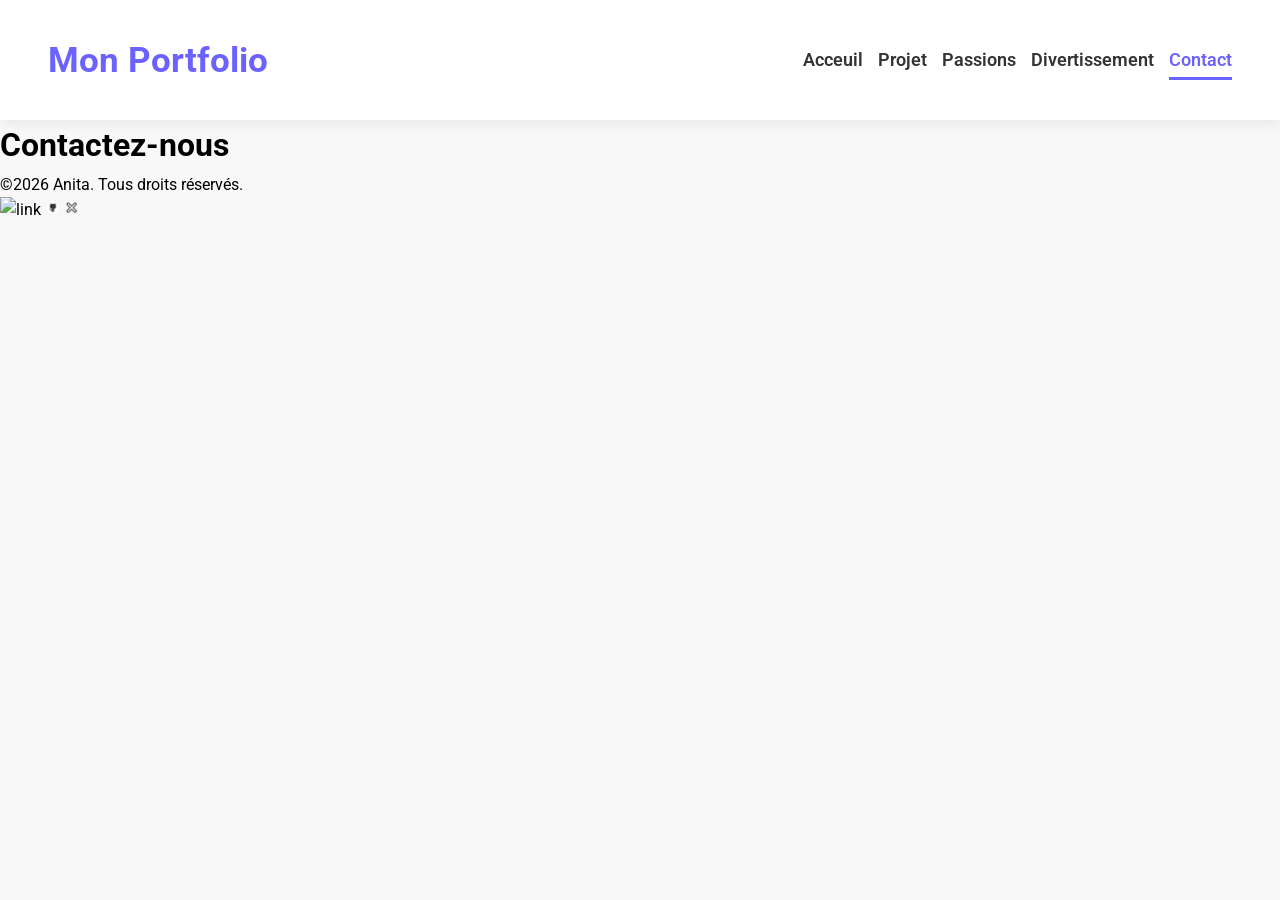
==== contact.html @ a5ab2871 "stylisation du header" ====
<!DOCTYPE html>
<html lang="en">
<head>
    <meta charset="UTF-8">
    <meta name="viewport" content="width=device-width, initial-scale=1.0">
    <title>Mon Portfolio</title>
    <link rel="stylesheet" href="CSS/style.css">
    <link rel="preconnect" href="https://fonts.googleapis.com">
<link rel="preconnect" href="https://fonts.gstatic.com" crossorigin>
<link href="https://fonts.googleapis.com/css2?family=Roboto:ital,wght@0,100..900;1,100..900&display=swap" rel="stylesheet">
<body>
    <header>
        <div>
            <a href="">Mon Portfolio</a>
        </div>
        <nav>
            <ul>
                <li><a href="index.html" >Acceuil</a></li>
                <li><a href="projets.html">Projet</a></li>
                <li><a href="passions.html">Passions</a></li>
                <li><a href="divertissement.html">Divertissement</a></li>
                <li><a href="contact.html"class="active">Contact</a></li>
            </ul>
        </nav>
    </header>
   <main>
      <h1>Contactez-nous</h1>
   </main>
    <footer>
        <section>
            <div>
                <p>&copy;2026 Anita. Tous droits réservés.</p>
                <img src="image/link.png" alt="link" width="15">
                <img src="image/git.png" alt="git" width="15">
                <img src="image/twitt.png" alt="twitt" width="15">
            </div>
        </section>
    </footer>
</body>
</html>
---- CSS/style.css ----
:root {
    --violet-doux:#6c63ff;
    --violet-fonce:#534EDD;
    --orange-vif:#FFA726;
    --gris-tres-fonce:#333;
    --gris-fonce:#666;
    --gris-tres-clair:#F8F8F8;
    --gris-clair:#EEE;
}

* {
    margin: 0;
    padding: 0;
    box-sizing: border-box;

}
body {
    background-color: var(--gris-tres-clair);
    font-family: Roboto,sans-serif;
    line-height: 1.6;
}
header {
    background-color: white;
    box-shadow: 2px  6px 10px rgba(0,0,0,0.05);
    position: sticky;
    top: 0;
    z-index: 100;
    display: flex;
    justify-content: space-between;
    align-items: center;
    padding: 2rem 3rem;
}
header div a {
    text-decoration: none;
    font-size:2.2rem;
    font-weight: bold;
    color: var(--violet-doux);
}
ul li {
    list-style: none;
    margin-left: 15px;
}
ul {
    display: flex;
}
ul li a {
    text-decoration: none;
    color: var(--gris-tres-fonce);
    font-weight: 600;
    font-size: 1.1rem;
    position: relative;
    padding: 10px 0;
}

ul li a:hover {
    color: var(--violet-doux);
}
ul li a::after {
    content: '';
    position: absolute;
    left: 0;
    bottom: 0;
    height: 3px;
    width: 0%;
    background-color: var(--violet-doux);
    transition: width 0.3s ease;
}
ul li a:hover::after {
    width: 100%;
}
a.active {
    color: var(--violet-doux);
    
}
a.active::after {
    width: 100%;
}
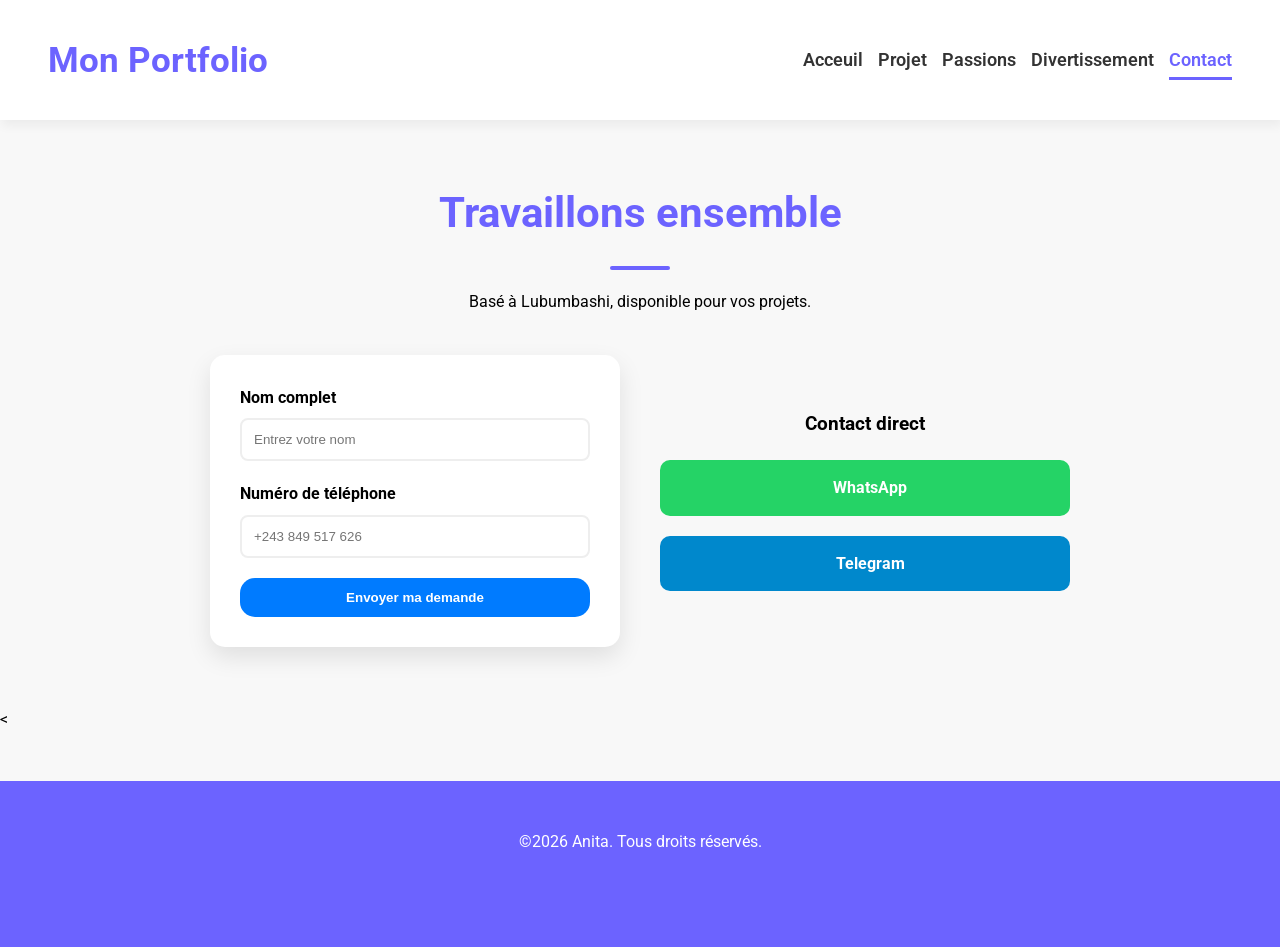
==== commit 2fa20324: "stylisation de la page projets et contacts" ====
--- a/contact.html
+++ b/contact.html
@@ -5,6 +5,7 @@
     <meta name="viewport" content="width=device-width, initial-scale=1.0">
     <title>Mon Portfolio</title>
     <link rel="stylesheet" href="CSS/style.css">
+    <link rel="stylesheet" href="CSS/contact.css">
     <link rel="preconnect" href="https://fonts.googleapis.com">
 <link rel="preconnect" href="https://fonts.gstatic.com" crossorigin>
 <link href="https://fonts.googleapis.com/css2?family=Roboto:ital,wght@0,100..900;1,100..900&display=swap" rel="stylesheet">
@@ -23,16 +24,46 @@
             </ul>
         </nav>
     </header>
-   <main>
-      <h1>Contactez-nous</h1>
-   </main>
-    <footer>
+  <main>
+    <section class="contact-section">
+        <h2>Travaillons ensemble</h2>
+        <p class="subtitle">Basé à Lubumbashi, disponible pour vos projets.</p>
+        
+        <div class="contact-wrapper">
+            <!-- Formulaire -->
+            <form class="contact-form">
+                <div class="input-group">
+                    <label>Nom complet</label>
+                    <input type="text" placeholder="Entrez votre nom">
+                </div>
+                <div class="input-group">
+                    <label>Numéro de téléphone</label>
+                    <input type="tel" placeholder="+243 849 517 626">
+                </div>
+                <button type="submit">Envoyer ma demande</button>
+            </form>
+
+            <!-- Liens de contact -->
+            <div class="contact-links">
+                <h3>Contact direct</h3>
+                <a href="https://wa.me/243849517626" class="btn-contact whatsapp" target="_blank">
+                    <i class="fa-brands fa-whatsapp"></i> WhatsApp
+                </a>
+                <a href="https://t.me/243849517626" class="btn-contact telegram" target="_blank">
+                    <i class="fa-brands fa-telegram"></i> Telegram
+                </a>
+            </div>
+        </div>
+    </section>
+</main>
+
+    < <footer>
         <section>
             <div>
                 <p>&copy;2026 Anita. Tous droits réservés.</p>
-                <img src="image/link.png" alt="link" width="15">
-                <img src="image/git.png" alt="git" width="15">
-                <img src="image/twitt.png" alt="twitt" width="15">
+                <a href="linkedin"><i class="fa-brands fa-linkedin"></i></a>
+                <a href="github"><i class="fa-brands fa-github"></i></a>
+                <a href="X.Code"><i class="fa-brands fa-x-twitter"></i></a>                
             </div>
         </section>
     </footer>
--- a/CSS/style.css
+++ b/CSS/style.css
@@ -75,11 +75,135 @@
 a.active::after {
     width: 100%;
 }
-
-   
+.hero {
+    display: flex;
+    justify-content: center;
+    align-items: center;
+    gap: 5rem;
+    text-align: center;
+    margin: 10rem 2rem;
+}
+.hero img {
+    width : 300px;
+    height: 300px;
+    object-fit: cover;
+    border-radius: 50%;
+    border: 8px solid var(--violet-doux);
+}
+.hero h1{
+    color: var(--violet-fonce);
+    font-size: 4rem;
+    font-weight: 700;
+    margin-bottom: 1.2rem;
+}
+.hero p {
+    color:var(--gris-fonce);
+    font-size: 1.3rem;
+    margin-bottom: 1.2rem;
+
+}
+.hero a {
+    text-decoration: none;
+    display: inline-block;
+    background-color: var(--violet-doux);
+    color: white;
+    padding: 15px 30px;
+    border-radius: 50px ;
+    text-transform: uppercase;
+    letter-spacing: 1.1px;
+    font-weight: 600;
+    margin-top: 1rem;
+    transition: background-color 0.3sec ease,tansform 0.2s ease;
+}
+.hero a:hover {
+    background-color: var(--violet-fonce);
+    transform: translateY(-3px);
+}
+.apropos {
+    width: 800px;
+    margin: 6rem auto;
+    text-align: center;
+}
+section h2 {
+    color: var(--violet-doux);
+    font-size: 2.6rem;
+    font-weight: 700;
+    position:relative;
+    text-align: center;
+}
+section h2::after {
+    content: '';
+    display: block;
+    width:60px;
+    height: 4px;
+    background-color: var(--violet-doux);
+    margin: 1.2rem auto;
+    border-radius: 2px;
     
 
-
+}
+.apropos p {
+    margin-bottom: 2rem;
+    color: var(--gris-fonce);
+    font-size: 1.2rem;
+}
+.competences table {
+    width: 80%;
+    margin: 0 auto;
+    border-collapse: collapse;
+    background-color: #FFF;
+    box-shadow: 0 5px rgba(0,0,0,0.08) ;
+    overflow: hidden;
     
-
-
+}
+.competences table th , .competences table td {
+    padding: 15px;
+
+}
+.competences table thead {
+    background-color: var(--violet-doux);
+    color: #FFF;
+    text-transform: uppercase;
+}
+.competences table tbody td {
+    border-bottom: 1px solid var(--gris-clair);
+}
+ .competences table tbody tr:nth-child(even) {
+    background-color: #FDFDFD;
+
+ }
+ .competences table tbody tr {
+    transition: background-color 0.3s ease;
+ }
+ .competences table tbody tr:hover {
+    background-color: #F0F0F0;
+ }
+ .competences table thead th {
+    text-align: left;
+ }
+ footer {
+    margin-top: 3rem;
+    background-color: var(--violet-doux);
+    padding: 3rem 0 ;
+    text-align: center;
+ }
+ footer p {
+    color: white;
+    margin-bottom: 1.2rem;
+ }
+ footer a{
+    display: inline-block;
+    font-size: 1.6rem;
+    color: white;
+    margin: 0 10px;
+    transition: color 0.3s ease, transform 0.2s ease;
+ }
+ footer a:hover {
+    color: var(--orange-vif);
+    transform: translateY(-3px);
+
+ }
+ 
+
+
+ 
--- a/CSS/contact.css
+++ b/CSS/contact.css
@@ -0,0 +1,65 @@
+/* Style pour la mise en page contact */
+.contact-section {
+    padding: 60px 20px;
+    max-width: 900px;
+    margin: 0 auto;
+    text-align: center;
+}
+
+.contact-wrapper {
+    display: grid;
+    grid-template-columns: 1fr 1fr;
+    gap: 40px;
+    margin-top: 40px;
+}
+
+.contact-form {
+    background: #fff;
+    padding: 30px;
+    border-radius: 15px;
+    box-shadow: 0 10px 25px rgba(0,0,0,0.1);
+    text-align: left;
+}
+
+.input-group { margin-bottom: 20px; }
+.input-group label { display: block; margin-bottom: 8px; font-weight: bold; }
+.input-group input { width: 100%; padding: 12px; border: 2px solid #eee; border-radius: 8px; }
+
+.contact-form button {
+    width: 100%;
+    padding: 12px;
+    background: #007bff;
+    color: white;
+    border: none;
+    border-radius: 15px;
+    cursor: pointer;
+    font-weight: bold;
+    
+}
+
+/* Styles pour les boutons WhatsApp et Telegram */
+.contact-links { display: flex; flex-direction: column; gap: 20px; justify-content: center; }
+
+.btn-contact {
+    display: flex;
+    align-items: center;
+    justify-content: center;
+    gap: 10px;
+    padding: 15px 25px;
+    border-radius: 10px;
+    color: white;
+    text-decoration: none;
+    font-weight: bold;
+    transition: transform 0.3s ease;
+}
+
+.btn-contact:hover { transform: scale(1.05); }
+
+.whatsapp { background-color: #25D366; }
+.telegram { background-color: #0088cc; }
+/* Responsive */
+@media (max-width: 768px) {
+    .contact-wrapper { grid-template-columns: 1fr; }
+}
+
+
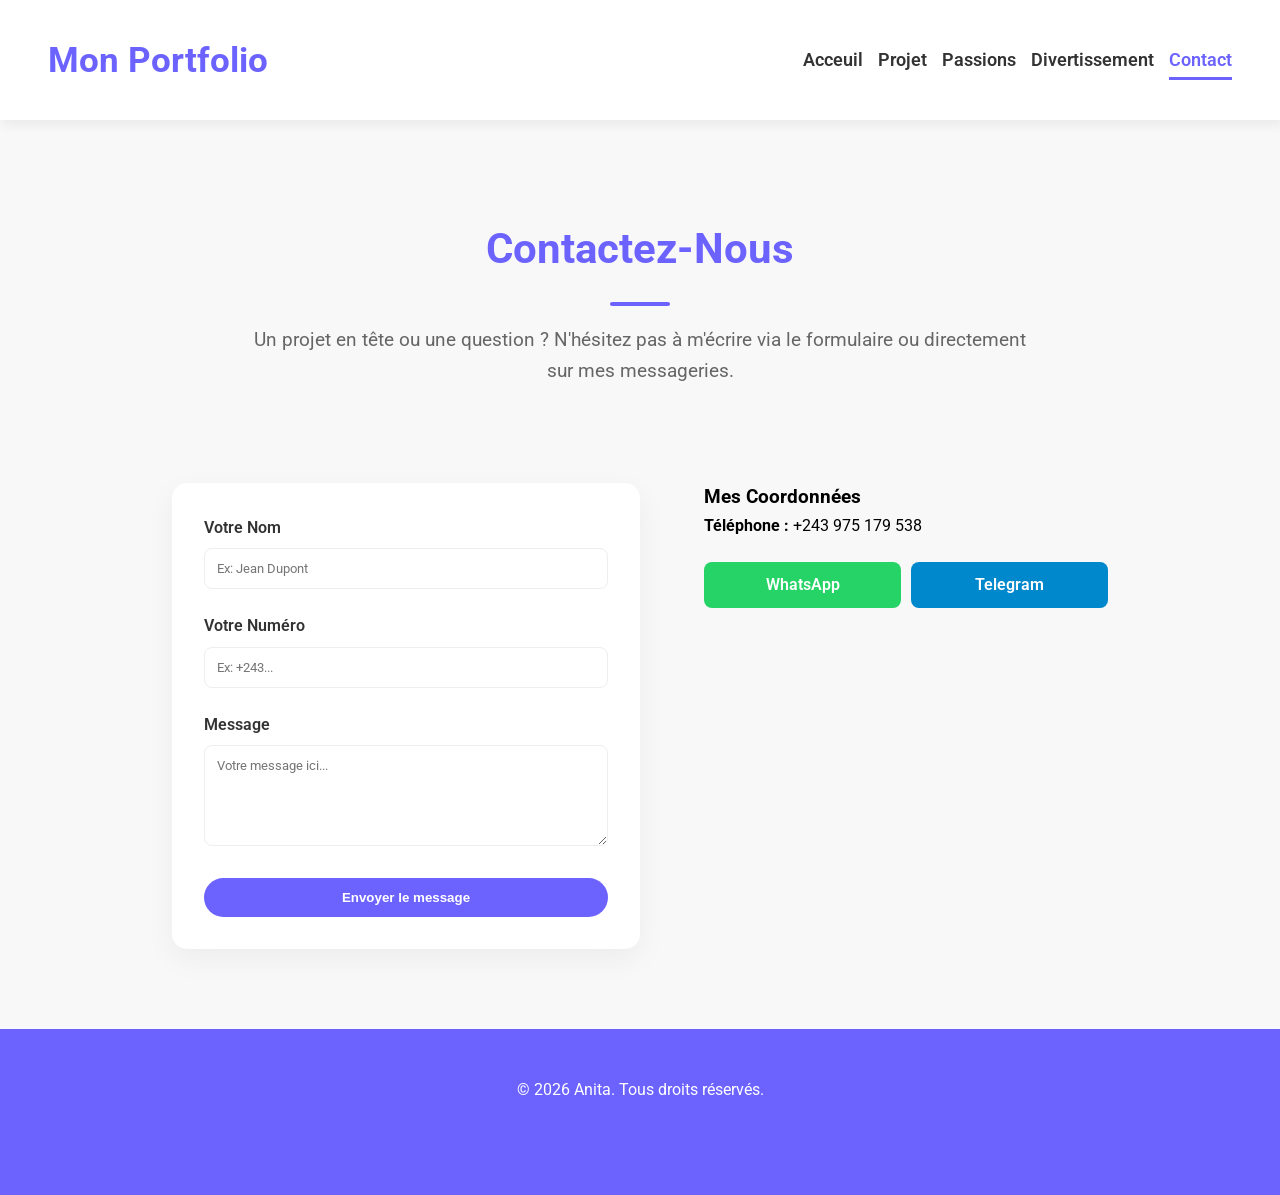
==== commit c2b4221e: "finalistation du projet" ====
--- a/contact.html
+++ b/contact.html
@@ -24,48 +24,63 @@
             </ul>
         </nav>
     </header>
-  <main>
-    <section class="contact-section">
-        <h2>Travaillons ensemble</h2>
-        <p class="subtitle">Basé à Lubumbashi, disponible pour vos projets.</p>
-        
-        <div class="contact-wrapper">
-            <!-- Formulaire -->
-            <form class="contact-form">
-                <div class="input-group">
-                    <label>Nom complet</label>
-                    <input type="text" placeholder="Entrez votre nom">
+ 
+    <main>
+        <section class="apropos">
+            <div>
+                <h2>Contactez-Nous</h2>
+                <p>Un projet en tête ou une question ? N'hésitez pas à m'écrire via le formulaire ou directement sur mes messageries.</p>
+            </div>
+        </section>
+
+        <section class="contact-container">
+            
+            <form action="#" method="post" class="contact-form">
+                <div class="form-group">
+                    <label for="nom">Votre Nom</label>
+                    <input type="text" id="nom" name="nom" placeholder="Ex: Jean Dupont" required>
                 </div>
-                <div class="input-group">
-                    <label>Numéro de téléphone</label>
-                    <input type="tel" placeholder="+243 849 517 626">
+                <div class="form-group">
+                    <label for="telephone">Votre Numéro</label>
+                    <input type="tel" id="telephone" name="telephone" placeholder="Ex: +243..." required>
                 </div>
-                <button type="submit">Envoyer ma demande</button>
+                <div class="form-group">
+                    <label for="message">Message</label>
+                    <textarea id="message" name="message" rows="5" placeholder="Votre message ici..."></textarea>
+                </div>
+                <button type="submit" class="btn-submit">Envoyer le message</button>
             </form>
 
-            <!-- Liens de contact -->
-            <div class="contact-links">
-                <h3>Contact direct</h3>
-                <a href="https://wa.me/243849517626" class="btn-contact whatsapp" target="_blank">
-                    <i class="fa-brands fa-whatsapp"></i> WhatsApp
-                </a>
-                <a href="https://t.me/243849517626" class="btn-contact telegram" target="_blank">
-                    <i class="fa-brands fa-telegram"></i> Telegram
-                </a>
+            <div class="direct-contact">
+                <h3>Mes Coordonnées</h3>
+                <p><strong>Téléphone :</strong> +243 975 179 538</p>
+                <div class="social-buttons">
+                    <a href="https://wa.me/243975179538" class="btn-social whatsapp" target="_blank">
+                        WhatsApp
+                    </a>
+                    <a href="https://t.me/+243975179538" class="btn-social telegram" target="_blank">
+                        Telegram
+                    </a>
+                </div>
             </div>
-        </div>
-    </section>
-</main>
 
-    < <footer>
+        </section>
+    </main>
+
+   
+
+
+    <footer>
         <section>
             <div>
-                <p>&copy;2026 Anita. Tous droits réservés.</p>
-                <a href="linkedin"><i class="fa-brands fa-linkedin"></i></a>
-                <a href="github"><i class="fa-brands fa-github"></i></a>
-                <a href="X.Code"><i class="fa-brands fa-x-twitter"></i></a>                
+                <p>&copy; 2026 Anita. Tous droits réservés.</p>
+                <div class="footer-icons">
+                    <a href="https://linkedin.com/in/ton-profil" target="_blank"><i class="fa-brands fa-linkedin"></i></a>
+                    <a href="https://github.com/ton-pseudo" target="_blank"><i class="fa-brands fa-github"></i></a>
+                    <a href="#"><i class="fa-brands fa-x-twitter"></i></a>
+                </div>
             </div>
         </section>
     </footer>
 </body>
-</html>
+</html>    
--- a/CSS/contact.css
+++ b/CSS/contact.css
@@ -1,65 +1,84 @@
-/* Style pour la mise en page contact */
-.contact-section {
-    padding: 60px 20px;
-    max-width: 900px;
-    margin: 0 auto;
-    text-align: center;
-}
-
-.contact-wrapper {
-    display: grid;
-    grid-template-columns: 1fr 1fr;
-    gap: 40px;
-    margin-top: 40px;
+.contact-container {
+    display: flex;
+    justify-content: center;
+    gap: 4rem;
+    max-width: 1000px;
+    margin: 0 auto 5rem auto;
+    padding: 0 2rem;
+    flex-wrap: wrap;
 }
 
 .contact-form {
-    background: #fff;
-    padding: 30px;
+    background: white;
+    padding: 2rem;
     border-radius: 15px;
-    box-shadow: 0 10px 25px rgba(0,0,0,0.1);
+    box-shadow: 0 10px 30px rgba(0,0,0,0.05);
+    flex: 1;
+    min-width: 300px;
+}
+
+.form-group {
+    margin-bottom: 1.5rem;
     text-align: left;
 }
 
-.input-group { margin-bottom: 20px; }
-.input-group label { display: block; margin-bottom: 8px; font-weight: bold; }
-.input-group input { width: 100%; padding: 12px; border: 2px solid #eee; border-radius: 8px; }
+.form-group label {
+    display: block;
+    font-weight: 600;
+    margin-bottom: 0.5rem;
+    color: var(--gris-tres-fonce);
+}
 
-.contact-form button {
+.form-group input, .form-group textarea {
     width: 100%;
     padding: 12px;
-    background: #007bff;
+    border: 1px solid var(--gris-clair);
+    border-radius: 8px;
+    font-family: inherit;
+}
+
+.btn-submit {
+    background-color: var(--violet-doux);
     color: white;
     border: none;
-    border-radius: 15px;
+    padding: 12px 25px;
+    border-radius: 50px;
     cursor: pointer;
-    font-weight: bold;
-    
+    font-weight: 600;
+    width: 100%;
+    transition: background 0.3s ease;
 }
 
-/* Styles pour les boutons WhatsApp et Telegram */
-.contact-links { display: flex; flex-direction: column; gap: 20px; justify-content: center; }
-
-.btn-contact {
-    display: flex;
-    align-items: center;
-    justify-content: center;
-    gap: 10px;
-    padding: 15px 25px;
-    border-radius: 10px;
-    color: white;
-    text-decoration: none;
-    font-weight: bold;
-    transition: transform 0.3s ease;
+.btn-submit:hover {
+    background-color: var(--violet-fonce);
 }
 
-.btn-contact:hover { transform: scale(1.05); }
+.direct-contact {
+    flex: 1;
+    min-width: 300px;
+    text-align: left;
+}
+
+.social-buttons {
+    display: flex;
+    gap: 10px;
+    margin-top: 1.5rem;
+}
+
+.btn-social {
+    text-decoration: none;
+    color: white;
+    padding: 10px 20px;
+    border-radius: 8px;
+    font-weight: 600;
+    text-align: center;
+    flex: 1;
+}
 
 .whatsapp { background-color: #25D366; }
 .telegram { background-color: #0088cc; }
-/* Responsive */
-@media (max-width: 768px) {
-    .contact-wrapper { grid-template-columns: 1fr; }
-}
 
-
+.btn-social:hover {
+    opacity: 0.9;
+    transform: translateY(-2px);
+}
